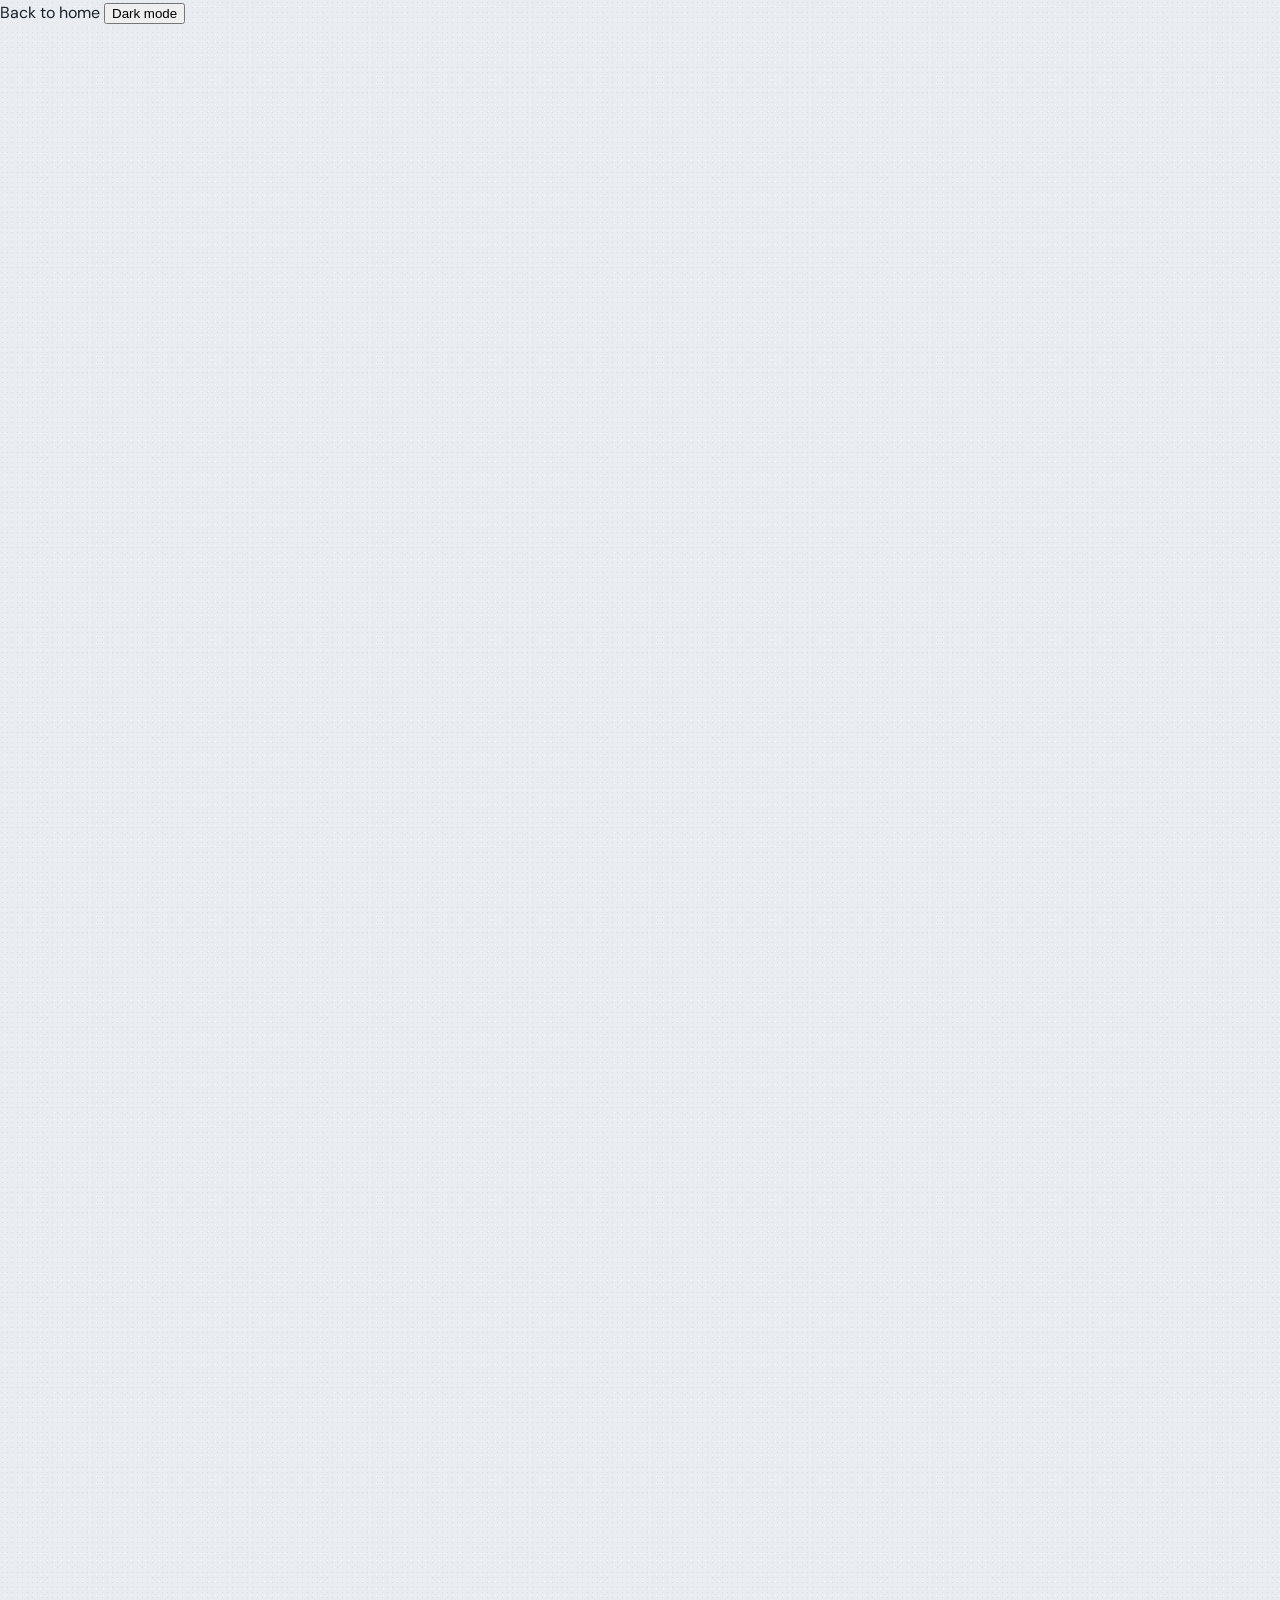
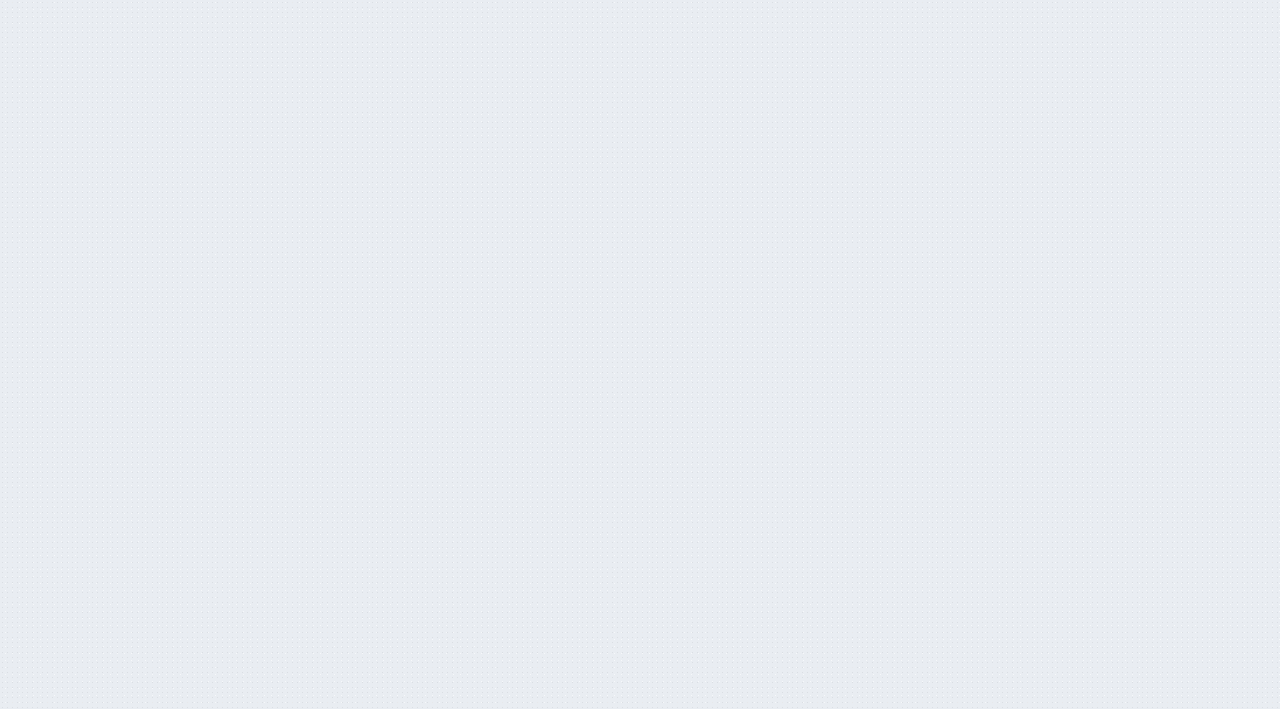
==== travel.html @ c2e057ad "Add files via upload" ====
<!doctype html>
<html lang="en">
<head>
  <meta charset="UTF-8">
  <meta name="viewport" content="width=device-width,initial-scale=1">
  <title>Travelling | MD. HASIBUL HASAN</title>
  <meta name="description" content="Travel photographs and memories from MD. HASIBUL HASAN.">
  <meta name="theme-color" content="#e9edf2">
  <link rel="icon" href="favicon.png" type="image/png">
  <script>
    try { document.documentElement.dataset.theme = sessionStorage.getItem('travel-theme') === 'dark' ? 'dark' : 'light'; } catch (_) {}
  </script>
  <link href="https://fonts.googleapis.com/css2?family=Barlow+Condensed:wght@600;700;800&family=DM+Sans:wght@400;500;600;700&family=Manrope:wght@500;600;700;800&display=swap" rel="stylesheet">
  <link rel="stylesheet" href="assets/portfolio.css">
  <link rel="stylesheet" href="assets/theme.css">
  <link rel="stylesheet" href="assets/refinements.css">
  <link rel="stylesheet" href="assets/polish.css">
  <link rel="stylesheet" href="assets/travel-slider.css">
  <script src="assets/travel-gallery.js" defer></script>
</head>
<body class="travel-gallery-page">
  <!-- GALLERY NAVIGATION -->
  <header class="gallery-header">
    <a class="gallery-back" href="index.html#travel">Back to home</a>
    <button id="galleryTheme" class="journey-play" type="button" aria-pressed="false">Dark mode</button>
  </header>
  <main>
    <!-- TRAVEL GALLERY — ORIGINAL DESTINATIONS AND IMAGE PATHS -->
<section class="section" id="travel">
        <header class="heading reveal">
          <h2>Places that <em>stayed with me.</em></h2>
        </header>
        <div class="travel">
          <article class="card travel-card reveal">
            <h3>Cox’s Bazar</h3>
            <div class="travel-photos">
              <figure class="photo-slot" aria-label="Cox’s Bazar photo 1">
                <img src="images/travel/coxs-bazar-1.webp" alt="Cox’s Bazar photo 1" loading="lazy">
              </figure>
              <figure class="photo-slot" aria-label="Cox’s Bazar photo 2">
                <img src="images/travel/coxs-bazar-2.webp" alt="Cox’s Bazar photo 2" loading="lazy">
              </figure>
            </div>
            <p>Sea, horizon & perspective</p>
          </article>
          <article class="card travel-card reveal">
            <h3>Sylhet</h3>
            <div class="travel-photos">
              <figure class="photo-slot" aria-label="Sylhet photo 1">
                <img src="images/travel/sylhet-1.webp" alt="Sylhet photo 1" loading="lazy">
              </figure>
              <figure class="photo-slot" aria-label="Sylhet photo 2">
                <img src="images/travel/sylhet-2.webp" alt="Sylhet photo 2" loading="lazy">
              </figure>
            </div>
            <p>Tea gardens & green hills</p>
          </article>
          <article class="card travel-card reveal">
            <h3>Sreemangal</h3>
            <div class="travel-photos">
              <figure class="photo-slot" aria-label="Sreemangal photo 1">
                <img src="images/travel/sreemangal-1.webp" alt="Sreemangal photo 1" loading="lazy">
              </figure>
              <figure class="photo-slot" aria-label="Sreemangal photo 2">
                <img src="images/travel/sreemangal-2.webp" alt="Sreemangal photo 2" loading="lazy">
              </figure>
            </div>
            <p>Quiet trails & layered tea</p>
          </article>
          <article class="card travel-card reveal">
            <h3>Chandpur</h3>
            <div class="travel-photos">
              <figure class="photo-slot" aria-label="Chandpur photo 1">
                <img src="images/travel/chandpur-1.webp" alt="Chandpur photo 1" loading="lazy">
              </figure>
              <figure class="photo-slot" aria-label="Chandpur photo 2">
                <img src="images/travel/chandpur-2.webp" alt="Chandpur photo 2" loading="lazy">
              </figure>
            </div>
            <p>Where rivers meet & memories stay</p>
          </article>
          <article class="card travel-card reveal">
            <h3>Sonargaon</h3>
            <div class="travel-photos">
              <figure class="photo-slot" aria-label="Sonargaon photo 1">
                <img src="images/travel/sonargaon-1.webp" alt="Sonargaon photo 1" loading="lazy">
              </figure>
              <figure class="photo-slot" aria-label="Sonargaon photo 2">
                <img src="images/travel/sonargaon-2.webp" alt="Sonargaon photo 2" loading="lazy">
              </figure>
            </div>
            <p>History & architecture</p>
          </article>
          <article class="card travel-card reveal">
            <h3>Rajshahi</h3>
            <div class="travel-photos">
              <figure class="photo-slot" aria-label="Rajshahi photo 1">
                <img src="images/travel/rajshahi-1.webp" alt="Rajshahi photo 1" loading="lazy">
              </figure>
              <figure class="photo-slot" aria-label="Rajshahi photo 2">
                <img src="images/travel/rajshahi-2.webp" alt="Rajshahi photo 2" loading="lazy">
              </figure>
            </div>
            <p>Silk, heritage & museums</p>
          </article>
          <article class="card travel-card reveal">
            <h3>Khulna</h3>
            <div class="travel-photos">
              <figure class="photo-slot" aria-label="Khulna photo 1">
                <!-- Add your photo at the src path below. -->
                <img src="images/travel/khulna-1.webp" alt="Khulna photo 1" loading="lazy" onerror="this.hidden=true; this.nextElementSibling.hidden=false;">
                <span hidden>Photo coming soon</span>
              </figure>
              <figure class="photo-slot" aria-label="Khulna photo 2">
                <!-- Add your photo at the src path below. -->
                <img src="images/travel/khulna-2.webp" alt="Khulna photo 2" loading="lazy" onerror="this.hidden=true; this.nextElementSibling.hidden=false;">
                <span hidden>Photo coming soon</span>
              </figure>
            </div>
            <p>River paths & southern stories</p>
          </article>
          <article class="card travel-card reveal">
            <h3>Cumilla</h3>
            <div class="travel-photos">
              <figure class="photo-slot" aria-label="Cumilla photo 1">
                <!-- Add your photo at the src path below. -->
                <img src="images/travel/cumilla-1.webp" alt="Cumilla photo 1" loading="lazy" onerror="this.hidden=true; this.nextElementSibling.hidden=false;">
                <span hidden>Photo coming soon</span>
              </figure>
              <figure class="photo-slot" aria-label="Cumilla photo 2">
                <!-- Add your photo at the src path below. -->
                <img src="images/travel/cumilla-2.webp" alt="Cumilla photo 2" loading="lazy" onerror="this.hidden=true; this.nextElementSibling.hidden=false;">
                <span hidden>Photo coming soon</span>
              </figure>
            </div>
            <p>Ancient heritage & familiar streets</p>
          </article>
        </div>
      </section>
  </main>
</body>
</html>
---- assets/portfolio.css ----
:root{--bg:#e9edf2;--ink:#18202a;--muted:#697482;--blue:#F16913;--line:#cbd2da;--shadow:12px 12px 28px #c2c9d1,-12px -12px 28px #fff;--sm:6px 6px 14px #c2c9d1,-6px -6px 14px #fff;--in:inset 4px 4px 9px #c5ccd4,inset -4px -4px 9px #fff}
*{box-sizing:border-box}html{scroll-behavior:smooth;scroll-padding-top:105px}body{margin:0;background:var(--bg);color:var(--ink);font:16px/1.65 "DM Sans",sans-serif;overflow-x:hidden}a{color:inherit;text-decoration:none}h1,h2,h3,p{margin-top:0}::selection{background:var(--blue);color:#fff}
.nav-shell{position:fixed;z-index:30;top:18px;left:50%;transform:translateX(-50%);width:min(1180px,calc(100% - 36px));height:64px;padding:8px 10px 8px 20px;border:1px solid #ffffffb8;border-radius:22px;background:#e9edf2dc;box-shadow:8px 8px 20px #acb5bf88,-8px -8px 20px #fff;backdrop-filter:blur(18px);display:flex;align-items:center;justify-content:space-between}.logo{font:800 1.45rem Manrope}.logo span,.heading>span,.business>div>span,.contact>span{color:var(--blue)}.nav-shell nav{display:flex;gap:32px}.nav-shell nav a{font-weight:700;font-size:.87rem;color:#596572}.nav-shell nav a:hover,.nav-shell nav a.active{color:var(--blue)}.pill,.button{display:inline-flex;align-items:center;justify-content:center;min-height:48px;padding:0 20px;border-radius:15px;font-weight:800}.pill,.dark{color:#fff;background:linear-gradient(145deg,#3174fa,#1e53c6);box-shadow:var(--sm),inset 1px 1px 2px #ffffff55}.button:not(.dark){box-shadow:var(--sm);border:1px solid #ffffffaa}.button:active,.pill:active{transform:translateY(2px);box-shadow:var(--in)}#menu,.mobile{display:none}
.section{width:min(1180px,calc(100% - 40px));margin:auto;padding:110px 0}.hero{min-height:100vh;padding-top:125px;display:grid;grid-template-columns:1fr .88fr;gap:70px;align-items:center}.eyebrow{display:flex;align-items:center;gap:10px;text-transform:uppercase;font-size:.75rem;letter-spacing:.15em;font-weight:800;color:var(--muted)}.eyebrow i{width:9px;height:9px;border-radius:50%;background:#38a66a;box-shadow:0 0 0 5px #38a66a1f}.hero h1,.heading h2,.business h2,.contact h2{font-family:Manrope;line-height:.98;letter-spacing:-.055em}.hero h1{font-size:clamp(4rem,8vw,7.7rem);margin:24px 0 28px}.hero h1 em,.business h2 em,.contact h2 em{font-style:normal;color:var(--blue)}.hero-copy>p{max-width:570px;color:var(--muted);font-size:1.1rem}.actions{display:flex;gap:14px;margin:32px 0}.socials{display:flex;gap:24px;flex-wrap:wrap;color:#63707d;font-size:.84rem;font-weight:800}.portrait-panel{height:min(650px,70vh);min-height:520px;position:relative;overflow:hidden;border:1px solid #fff;border-radius:42px;background:linear-gradient(145deg,#f4f7fa,#d8dde3);box-shadow:18px 18px 40px #bdc5ce,-18px -18px 40px #fff}.portrait-panel:after{content:"";position:absolute;inset:15px;border-radius:30px;box-shadow:var(--in)}.stamp{position:absolute;top:16%;left:50%;transform:translateX(-50%) rotate(-90deg);font:800 clamp(5rem,9vw,8rem) Manrope;color:#18202a0e}.halo{position:absolute;left:50%;top:18%;width:62%;aspect-ratio:1;transform:translateX(-50%);border-radius:50%;background:#dfe5eb;box-shadow:var(--in)}.portrait-panel img{position:absolute;z-index:2;bottom:0;left:50%;transform:translateX(-50%);width:93%;height:94%;object-fit:contain;object-position:center bottom}.floor-shadow{position:absolute;z-index:1;bottom:5%;left:20%;width:65%;height:7%;border-radius:50%;background:#141b233a;filter:blur(16px)}.label{display:flex;justify-content:space-between;margin:12px 0;color:var(--muted);font-size:.7rem;text-transform:uppercase;letter-spacing:.12em;font-weight:800}.label b{color:#31865a}
.heading{display:grid;grid-template-columns:1fr 2.1fr;align-items:start;margin-bottom:50px}.heading>span,.business>div>span,.contact>span{font-size:.75rem;text-transform:uppercase;letter-spacing:.16em;font-weight:800}.heading h2{font-size:clamp(2.8rem,5vw,5.1rem);margin:0}.card{border:1px solid #ffffffc7;background:linear-gradient(145deg,#f1f4f8,#dce1e7);box-shadow:var(--shadow);border-radius:30px}.about-grid{display:grid;grid-template-columns:1.15fr .85fr;gap:28px}.copy{padding:42px}.copy p{color:var(--muted)}.copy .lead{font:600 1.5rem/1.42 Manrope;color:var(--ink)}.stats{display:grid;grid-template-columns:1fr 1fr;gap:22px}.stats .card{padding:25px;min-height:145px;display:flex;flex-direction:column;justify-content:center}.stats strong{font:800 3rem Manrope;letter-spacing:-.07em}.stats span{color:var(--muted)}
.timeline{display:grid;gap:18px}.row{display:grid;grid-template-columns:70px 1fr auto;align-items:center;gap:24px;padding:22px 28px;border:1px solid #ffffffbd;border-radius:24px;box-shadow:var(--sm)}.row i{display:grid;place-items:center;width:48px;height:48px;border-radius:15px;box-shadow:var(--in);font-style:normal;font-size:.76rem;font-weight:800;color:var(--blue)}small,.feature small,.award small{color:var(--blue);text-transform:uppercase;letter-spacing:.1em;font-size:.7rem;font-weight:800}.row h3{font:700 1.16rem Manrope;margin:3px 0}.row p{margin:0;color:var(--muted)}.row>b{font-size:.78rem;color:var(--muted)}.grid{display:grid;grid-template-columns:repeat(3,1fr);gap:24px}.feature{padding:30px;min-height:245px}.feature h3{font:700 1.5rem Manrope;margin:35px 0 12px}.feature p{color:var(--muted);margin:0}.awards,.travel{border-top:1px solid var(--line)}.award{display:grid;grid-template-columns:150px 1fr auto;align-items:center;gap:25px;padding:30px 10px;border-bottom:1px solid var(--line)}.award strong{font:800 2rem Manrope;color:var(--blue)}.award h3{font:700 1.45rem Manrope;margin:5px 0}.award>i{display:grid;place-items:center;width:50px;height:50px;border-radius:50%;box-shadow:var(--sm);font-style:normal}
.projects{display:grid;grid-template-columns:1fr 1fr;gap:28px}.project{min-height:500px;border:1px solid #ffffffcc;border-radius:36px;padding:38px;display:flex;flex-direction:column;justify-content:space-between;background:linear-gradient(145deg,#f2f5f8,#d8dee4);box-shadow:var(--shadow)}.project.dark{background:linear-gradient(145deg,#27313d,#131a22);color:#f5f7fa}.project-top{display:flex;justify-content:space-between;font-size:.78rem;font-weight:800}.project-top i{font:normal 5rem/1 Manrope;color:var(--blue)}.project h3{font:800 clamp(2.2rem,4vw,3.8rem) Manrope;letter-spacing:-.06em;margin:22px 0 12px}.project p{color:var(--muted)}.dark p{color:#9aa5b2}.tags{display:flex;gap:8px;flex-wrap:wrap}.tags b{padding:7px 11px;border-radius:9px;font-size:.68rem;text-transform:uppercase;letter-spacing:.06em;box-shadow:var(--in)}.dark .tags b{box-shadow:inset 2px 2px 5px #0008,inset -2px -2px 5px #ffffff18}.skills .card{padding:32px}.skills .card>span{color:var(--blue);font-size:.72rem;text-transform:uppercase;letter-spacing:.12em;font-weight:800}.skills h3{font:650 1.18rem/1.8 Manrope;margin:22px 0 0}
.business{display:grid;grid-template-columns:1fr 1fr;gap:80px;padding:68px;border-radius:40px;background:linear-gradient(145deg,#303a46,#171e26);box-shadow:18px 18px 40px #bcc3cb,-18px -18px 40px #fff;color:#f4f7fa}.business h2{font-size:clamp(4rem,8vw,7rem);margin:25px 0 0}.business>div:last-child{align-self:end}.business p{font-size:1.08rem;color:#aeb8c3}.business .tags b{box-shadow:inset 2px 2px 5px #0008,inset -2px -2px 5px #ffffff18}.travel-row{display:grid;grid-template-columns:80px 1fr 1fr;padding:22px 10px;align-items:center;border-bottom:1px solid var(--line)}.travel-row span{color:var(--blue);font-weight:800}.travel-row h3{font:700 1.45rem Manrope;margin:0}.travel-row p{margin:0;color:var(--muted)}.contact{padding:75px;text-align:center;border:1px solid #ffffffcc;border-radius:40px;box-shadow:var(--shadow)}.contact h2{font-size:clamp(3.3rem,7vw,6.7rem);margin:25px auto 45px}.contact>div{display:flex;justify-content:center;gap:15px;flex-wrap:wrap}.contact a{padding:14px 20px;border-radius:14px;box-shadow:var(--sm);font-weight:800}footer{width:min(1180px,calc(100% - 40px));margin:auto;padding:30px 0 45px;border-top:1px solid var(--line);display:grid;grid-template-columns:1fr 1fr 1fr;align-items:center;color:var(--muted);font-size:.8rem}footer p{margin:0;text-align:center}footer p:last-child{text-align:right}.reveal{opacity:0;transform:translateY(22px);transition:.7s ease}.reveal.visible{opacity:1;transform:none}
@media(max-width:900px){.nav-shell nav{display:none}#menu{display:grid;place-items:center;width:46px;height:46px;border:0;border-radius:14px;box-shadow:var(--sm);background:var(--bg);font-size:1.2rem}.mobile{position:fixed;z-index:29;display:grid;top:92px;left:18px;right:18px;max-height:70vh;overflow:auto;padding:16px;border-radius:22px;background:#e9edf2f7;box-shadow:var(--shadow);opacity:0;visibility:hidden;transform:translateY(-12px);transition:.25s}.mobile.open{opacity:1;visibility:visible;transform:none}.mobile a{padding:11px 12px;font-weight:800}.hero{grid-template-columns:1fr;gap:60px}.heading{grid-template-columns:1fr;gap:18px}.about-grid,.business{grid-template-columns:1fr}.grid{grid-template-columns:1fr 1fr}.business{gap:40px}}
@media(max-width:620px){html{scroll-padding-top:85px}body{padding-bottom:82px}.section{width:calc(100% - 28px);padding:76px 0}.nav-shell{top:10px;width:calc(100% - 20px);height:58px;border-radius:19px;padding:6px 8px 6px 17px}.nav-shell .pill,#menu{display:none}.mobile{display:flex;z-index:40;top:auto;bottom:10px;left:10px;right:10px;height:66px;padding:6px;overflow:visible;align-items:center;justify-content:space-around;border:1px solid #ffffffcc;border-radius:22px;opacity:1;visibility:visible;transform:none;background:#e9edf2f2;box-shadow:8px 8px 22px #aeb6bf,-8px -8px 22px #fff}.mobile a{display:none}.mobile a[href="#about"],.mobile a[href="#experience"],.mobile a[href="#projects"],.mobile a[href="#travel"],.mobile a[href="#contact"]{display:flex;position:relative;width:50px;height:50px;padding:0;align-items:flex-end;justify-content:center;border-radius:16px;font-size:0;color:var(--muted)}.mobile a:before{position:absolute;top:5px;font-size:1.12rem;line-height:1}.mobile a:after{font-size:.57rem;font-weight:800;margin-bottom:4px}.mobile a[href="#about"]:before{content:"◉"}.mobile a[href="#about"]:after{content:"About"}.mobile a[href="#experience"]:before{content:"▣"}.mobile a[href="#experience"]:after{content:"Work"}.mobile a[href="#projects"]:before{content:"◇"}.mobile a[href="#projects"]:after{content:"Projects"}.mobile a[href="#travel"]:before{content:"⌖"}.mobile a[href="#travel"]:after{content:"Travel"}.mobile a[href="#contact"]:before{content:"↗"}.mobile a[href="#contact"]:after{content:"Contact"}.mobile a.active{color:var(--blue);box-shadow:var(--in)}.hero{min-height:auto;padding-top:95px;gap:28px;display:flex;flex-direction:column}.hero-copy{display:contents}.eyebrow{order:1;align-self:flex-start}.hero h1{order:2;font-size:clamp(3.25rem,16vw,4.7rem);margin:14px 0 4px;align-self:flex-start}.hero-copy>p{order:4;font-size:1rem;margin:0}.portrait{order:3;width:100%}.portrait-panel{height:58vh;min-height:430px;border-radius:30px}.portrait-panel:after{inset:10px;border-radius:22px}.label{font-size:.59rem}.label b{display:none}.actions{order:5;width:100%;display:grid;grid-template-columns:1.2fr .8fr;margin:20px 0 0;gap:10px}.button{padding:0 12px;min-height:52px;font-size:.87rem}.socials{order:6;width:100%;justify-content:space-between;gap:8px;font-size:.73rem}.heading{margin-bottom:32px}.heading h2{font-size:2.65rem}.about-grid,.projects,.grid,.skills{grid-template-columns:1fr}.copy{padding:27px}.copy .lead{font-size:1.26rem}.stats{grid-template-columns:1fr 1fr;gap:13px}.stats .card{min-height:118px;padding:19px;border-radius:22px}.stats strong{font-size:2.3rem}.stats span{font-size:.8rem}.row{grid-template-columns:50px 1fr;padding:18px 14px;gap:11px}.row i{width:42px;height:42px}.row>b{grid-column:2}.feature{min-height:0;padding:25px}.feature h3{margin:25px 0 9px}.award{grid-template-columns:76px 1fr;gap:12px;padding:24px 4px}.award strong{font-size:1.2rem}.award>i{display:none}.award h3{font-size:1.15rem}.project{min-height:420px;padding:26px;border-radius:28px}.project h3{font-size:2.45rem}.business,.contact{padding:36px 23px;border-radius:28px}.business h2{font-size:3.5rem}.travel-row{grid-template-columns:40px 1fr;padding:19px 4px}.travel-row p{grid-column:2}.contact h2{font-size:3rem}.contact>div{flex-direction:column}.contact a{font-size:.85rem}.contact{margin-bottom:20px}footer{grid-template-columns:1fr;gap:8px;text-align:center;padding-bottom:25px}footer p:last-child{text-align:center}footer .logo{margin:auto}}
@media(prefers-reduced-motion:reduce){html{scroll-behavior:auto}.reveal{opacity:1;transform:none;transition:none}}
---- assets/theme.css ----
.pill,.button.dark{background:#F16913;color:#18202a}
.theme-switch{width:46px;height:46px;flex-shrink:0;border:1px solid var(--line);border-radius:15px;background:var(--bg);color:var(--ink);box-shadow:var(--sm);font-size:24px;cursor:pointer;margin-left:12px}
.theme-switch:active,.socials a:active{box-shadow:var(--in)}
a:focus-visible,button:focus-visible{outline:3px solid #F16913;outline-offset:5px}
.socials{justify-content:flex-start;gap:18px}
.socials a{display:grid;place-items:center;width:50px;height:50px;border-radius:16px;box-shadow:var(--sm);color:var(--ink)}
.socials svg{width:23px;height:23px}
.portrait-panel{height:auto;min-height:0;aspect-ratio:3/4;padding:0;box-shadow:var(--shadow)}
.portrait-panel img{position:static;display:block;width:100%;height:auto;transform:none;object-fit:contain}
.portrait-panel:after{display:none}
html[data-theme="dark"]{color-scheme:dark;--bg:#20242a;--ink:#f1f3f5;--muted:#b0b8c2;--line:#3b424c;--shadow:12px 12px 28px #13161a,-12px -12px 28px #2d323a;--sm:6px 6px 14px #13161a,-6px -6px 14px #2d323a;--in:inset 4px 4px 9px #13161a,inset -4px -4px 9px #2d323a}
[data-theme="dark"] .nav-shell,[data-theme="dark"] .mobile{background:#20242af2;border-color:var(--line);box-shadow:var(--sm)}
[data-theme="dark"] .card,[data-theme="dark"] .project,[data-theme="dark"] .contact{background:linear-gradient(145deg,#292e36,#1b1f24);border-color:var(--line);box-shadow:var(--shadow)}
[data-theme="dark"] .row,[data-theme="dark"] .button,[data-theme="dark"] .portrait-panel{border-color:var(--line)}
[data-theme="dark"] .nav-shell nav a,[data-theme="dark"] .socials{color:var(--muted)}
[data-theme="dark"] .business{box-shadow:var(--shadow)}
[data-theme="dark"] .label b{color:#b0b8c2}
[data-theme="dark"] #menu{color:var(--ink)}
@media(max-width:620px){.theme-switch{margin-left:auto}.portrait-panel{height:auto;min-height:0}.socials{justify-content:flex-start}.socials a{width:50px;height:50px}}
.hero{min-height:100svh;padding-top:105px;padding-bottom:30px;gap:40px}
.hero .portrait{width:min(100%,calc((100svh - 140px)*.75));justify-self:center}
.hero h1{font-size:clamp(3rem,6.6vw,6.5rem)}
.button{font-family:inherit;font-size:1rem;cursor:pointer;border:0}
#resumeDialog{max-width:min(90vw,460px);padding:30px;border-radius:24px;border:1px solid var(--line);background:var(--bg);color:var(--ink)}
#resumeDialog::backdrop{background:#0009;backdrop-filter:blur(5px)}
@media(min-width:621px) and (max-width:900px){.hero{grid-template-columns:1.1fr .9fr}.hero h1{font-size:clamp(2.8rem,6vw,4rem)}}
@media(max-width:620px){
 .hero{min-height:100svh;padding-top:80px;padding-bottom:90px;gap:10px;justify-content:center}
 .hero h1{font-size:clamp(2rem,8.5vw,2.8rem);margin:0;line-height:1.02}
 .hero .eyebrow{font-size:.75rem;letter-spacing:.04em}
 .hero .portrait{width:auto;max-width:100%;height:clamp(110px,calc(100svh - 460px),340px);aspect-ratio:3/4;align-self:center}
 .hero .portrait-panel{height:100%;width:100%;border-radius:20px}
 .hero .portrait-panel img{height:100%;width:100%;object-fit:contain}
 .hero-copy>p{font-size:1rem;line-height:1.35;margin:0}
 .hero .actions{margin:0;gap:10px}
 .hero .button{min-height:44px}
 .hero .socials{gap:14px}
 .hero .socials a{width:44px;height:44px;border-radius:13px}
}
---- assets/refinements.css ----
.hero h1{font-size:clamp(1.5rem,3.4vw,3.15rem);letter-spacing:-.045em;white-space:nowrap;margin:0 0 16px}
.hero .eyebrow{margin-bottom:20px}.hero-copy>p{margin-top:0}
.heading{display:block}.heading h2,.contact h2{font-size:clamp(1.1rem,3.5vw,3.25rem);line-height:1.2;letter-spacing:-.045em;white-space:nowrap}
.nav-shell{gap:14px}.nav-shell .pill{min-height:40px;padding:0 16px;font-size:.875rem;margin-left:auto}.nav-shell nav{margin-left:auto}.theme-switch{margin-left:0}
.project{min-height:0;gap:24px;padding:28px}.project h3{font-size:clamp(1.1rem,2.2vw,1.8rem);letter-spacing:-.035em;white-space:nowrap;margin:0 0 14px}.project .tags{margin-bottom:18px}
.photo-slot{margin:0;aspect-ratio:16/10;border:1px dashed var(--line);border-radius:18px;display:grid;place-items:center;overflow:hidden;background:var(--bg);box-shadow:var(--in);color:var(--muted);font-size:.875rem;text-align:center}
.photo-slot img{display:block;width:100%;height:100%;object-fit:cover}.photo-slot:has(img){border-style:solid}.photo-slot:has(img)>span{display:none}
.business .photo-slot{margin-bottom:24px;max-height:240px;background:#232b35;color:#bac3cc;box-shadow:inset 4px 4px 10px #10161d,inset -4px -4px 10px #34404e}
.travel{display:grid;grid-template-columns:repeat(2,minmax(0,1fr));gap:26px;border:0}.travel-card{padding:26px}.travel-card h3{font:700 1.5rem Manrope;margin:0 0 20px}.travel-photos{display:grid;grid-template-columns:1fr 1fr;gap:14px}.travel-photos .photo-slot{aspect-ratio:4/5}.travel-card p{color:var(--muted);margin:18px 0 0}
.contact-form{max-width:760px;margin:36px auto 0;text-align:left}.form-pair{display:grid;grid-template-columns:1fr 1fr;gap:20px}.contact-form label{display:grid;gap:8px;margin-bottom:18px;font-weight:600}.contact-form input,.contact-form textarea{width:100%;min-width:0;border:1px solid var(--line);border-radius:14px;padding:15px;font:400 1rem/1.5 "DM Sans",sans-serif;color:var(--ink);background:var(--bg);box-shadow:var(--in)}.contact-form textarea{resize:vertical}.contact-form input:focus,.contact-form textarea:focus{outline:2px solid #F16913;outline-offset:3px}.form-note,#contactStatus{font-size:.875rem;color:var(--muted);margin:14px 0 0}
@media(hover:hover) and (pointer:fine){.card,.row,.project,.business,.contact,.portrait-panel{transition:transform .25s ease,box-shadow .25s ease}.card:hover,.row:hover,.project:hover,.business:hover,.contact:hover,.portrait-panel:hover{transform:translateY(-6px)}}
@media(max-width:620px){.hero h1{order:1;font-size:clamp(1.3rem,6vw,2.2rem);margin:0}.hero .eyebrow{order:2;margin:0;font-size:.75rem}.nav-shell .pill{display:none}.theme-switch{margin-left:auto}.heading h2,.contact h2{font-size:clamp(1rem,4.6vw,1.8rem);white-space:normal;text-wrap:balance}.travel{grid-template-columns:1fr}.travel-card{padding:20px}.project h3{font-size:clamp(1rem,5vw,1.6rem)}.project{padding:22px}.contact{padding:30px 18px}.form-pair{grid-template-columns:1fr;gap:0}.mobile a[href="#contact"]:before{content:"✉"}}
@media(prefers-reduced-motion:reduce){.card:hover,.row:hover,.project:hover,.business:hover,.contact:hover,.portrait-panel:hover{transform:none;transition:none}}
.hero,.section,footer{position:relative}
body{background-image:radial-gradient(circle,rgba(20,20,20,.065) .55px,transparent .75px),radial-gradient(circle,rgba(255,255,255,.6) .5px,transparent .8px);background-size:5px 5px,7px 7px;background-position:0 0,2px 3px}
html[data-theme="dark"] body{background-image:radial-gradient(circle,rgba(255,255,255,.06) .55px,transparent .8px),radial-gradient(circle,rgba(0,0,0,.18) .6px,transparent .85px)}
---- assets/polish.css ----
:root{--font-display:"Barlow Condensed","Arial Narrow",sans-serif}
.hero h1{font-family:var(--font-display);font-weight:800;font-size:clamp(2.6rem,5.2vw,4.7rem);letter-spacing:-.025em;line-height:1;white-space:nowrap}
.heading h2,.business h2,.contact h2{font-family:var(--font-display);font-weight:700;letter-spacing:-.015em;font-size:clamp(2rem,4vw,3.6rem);line-height:1.1}
.heading h2 em,.contact h2 em,.business h2 em{font-style:normal;color:#F16913}
.business h2{font-size:clamp(4rem,8vw,7rem)}
.nav-shell nav{gap:3px;min-width:0}.nav-shell nav a{padding:9px 9px;border-radius:11px;font-size:.8rem;white-space:nowrap;transition:box-shadow .2s,color .2s}.nav-shell nav a.active{box-shadow:var(--in);color:var(--blue)}.nav-shell .pill.active{box-shadow:var(--in);background:var(--bg);color:var(--blue)}.nav-shell{gap:10px}
#education .row>b{color:#F16913;background:none;border:0;border-radius:0;padding:0;box-shadow:none}
[data-theme="dark"] #education .row>b{background:none;color:#F16913}
.project.dark,.business{color:var(--ink);background:linear-gradient(145deg,#f2f5f8,#d8dee4);border:1px solid var(--line);box-shadow:var(--shadow)}
.project.dark p,.business p{color:var(--muted)}.project.dark .tags b,.business .tags b{box-shadow:var(--in)}
.business .photo-slot{background:var(--bg);color:var(--muted);box-shadow:var(--in)}
[data-theme="dark"] .project.dark,[data-theme="dark"] .business{background:linear-gradient(145deg,#292e36,#1b1f24)}
.awards{border:0;display:grid;grid-template-columns:repeat(3,minmax(0,1fr));gap:24px}.award{display:flex;flex-direction:column;align-items:flex-start;justify-content:flex-start;padding:28px;gap:18px;border:1px solid var(--line)}.award strong{font-family:var(--font-display);font-size:3rem}.award h3{font-size:1.2rem}
.actions .button,.socials a{transition:transform .23s ease,box-shadow .23s ease}.hero .portrait-panel img{transition:transform .4s ease;transform-origin:center}
@media(hover:hover) and (pointer:fine){.actions .button:hover,.socials a:hover{transform:translateY(-5px)}.hero .portrait-panel:hover{transform:none}.hero .portrait-panel:hover img{transform:scale(1.035)}}
#contact{min-height:calc(100svh - 130px);padding:90px 0 20px;display:flex;align-items:center}.contact{width:100%;padding:30px 45px}.contact h2{margin:0 0 22px}.contact-form{margin:22px auto 0}.contact-form label{margin-bottom:12px;gap:5px}.contact-form input,.contact-form textarea{padding:10px 13px}.contact-form textarea{height:110px;min-height:80px}.contact-form .form-note{margin-top:10px}.contact>div a{padding:9px 15px}.contact #contactStatus:empty{display:none}footer{padding:16px 0 22px}
@media(min-width:901px) and (max-width:1100px){.nav-shell nav a{padding:8px 5px;font-size:.75rem}.nav-shell{gap:6px}.nav-shell .pill{padding:0 11px}}
@media(max-width:900px){.awards{grid-template-columns:1fr}.hero h1{font-size:clamp(2.4rem,5.1vw,3.4rem)}}
@media(max-width:620px){
 .hero{gap:10px;padding-top:82px;padding-bottom:90px}
 .hero .portrait{order:0;height:clamp(150px,calc(100svh - 410px),360px)}
 .hero h1{order:1;font-size:clamp(2rem,9vw,3.2rem);align-self:center;text-align:center}
 .hero .eyebrow{order:2;align-self:center;text-align:center}
 .hero-copy>p{order:3;text-align:center;max-width:36ch}
 .hero .actions{order:4;grid-template-columns:1fr 1fr}
 .hero .actions .button{width:100%;font-size:.875rem;padding:0 9px}
 .hero .socials{order:5;justify-content:center}
 .heading h2{font-size:clamp(1.65rem,6.6vw,2.5rem);white-space:normal}
 .business h2{font-size:4rem}
 #contact{min-height:calc(100svh - 90px);padding:82px 0 14px}
 .contact{padding:23px 18px}.contact h2{font-size:clamp(1.6rem,6.8vw,2.4rem);margin-bottom:16px}
 .contact>div{gap:9px}.contact>div a{padding:8px;font-size:.8rem}
 .contact-form{margin-top:17px}.contact-form label{font-size:.875rem;margin-bottom:10px}
 .contact-form input{padding:9px 12px}.contact-form textarea{height:90px}
 .contact-form .button{min-height:44px}.form-note{font-size:.75rem;line-height:1.4}
}
@media(prefers-reduced-motion:reduce){.actions .button:hover,.socials a:hover,.hero .portrait-panel:hover img{transform:none}.hero .portrait-panel img{transition:none}}
@media(max-width:620px){
 .hero{min-height:0;padding-top:88px;padding-bottom:38px;gap:18px}
 .hero .portrait{width:100%;max-width:440px;height:auto;aspect-ratio:3/4}
 .hero .portrait-panel{height:auto;aspect-ratio:3/4}
 .hero .portrait-panel img{height:auto;width:100%}
 .mobile{transition:opacity .3s ease,transform .3s ease}
 .mobile.scroll-hidden:not(:focus-within){opacity:0;transform:translateY(18px);pointer-events:none}
}
.hero h1{color:#F16913}
.skill-level{margin-top:24px}.skill-level>div:first-child{display:flex;justify-content:space-between;gap:12px;font-size:.875rem}.skill-level b{color:#F16913}.skill-track{height:9px;overflow:hidden;border-radius:12px;box-shadow:var(--in);margin-top:10px}.skill-track>span{display:block;width:var(--level);height:100%;background:#F16913;border-radius:inherit;transform:scaleX(0);transform-origin:left;transition:transform 1.1s ease}.skills .visible .skill-track>span{transform:scaleX(1)}.contact-invite{margin:22px 0 0;color:var(--muted)}
@media(prefers-reduced-motion:reduce){.skill-track>span{transition:none;transform:none}}
#sentDialog{max-width:min(90vw,440px);padding:32px;border-radius:24px;border:1px solid var(--line);background:var(--bg);color:var(--ink)}#sentDialog::backdrop{background:#0009;backdrop-filter:blur(5px)}#sentTitle{color:#F16913}.button:disabled{opacity:.65;cursor:wait}
.hero h1{color:var(--ink)}.hero h1 .name-dot{color:#F16913}
.nav-shell nav{position:relative;isolation:isolate}
.nav-highlight{position:absolute;left:0;top:0;border-radius:12px;box-shadow:var(--in);pointer-events:none;z-index:-1;transition:transform .4s cubic-bezier(.22,1,.36,1),width .4s ease,height .4s ease,opacity .2s ease;opacity:0}
.nav-shell nav a.active,.mobile a.active{box-shadow:none}
@media(max-width:620px){
 .mobile{isolation:isolate}
 .mobile a,.mobile a[href]{display:flex;width:52px;height:50px;flex-direction:column;align-items:center;justify-content:center;gap:4px;padding:0;font-size:.75rem;line-height:1}
 .mobile a:before,.mobile a:after{display:none!important}
 .mobile a svg{width:21px;height:21px}.mobile a span{font-size:.75rem;font-weight:600}
 .hero{padding-top:84px;gap:12px}
 .hero .portrait{width:auto;height:clamp(150px,calc(100svh - 270px),430px);max-width:100%;aspect-ratio:3/4}
 .hero .portrait-panel,.hero .portrait-panel img{height:100%;width:100%;object-fit:contain}
 .hero h1{font-size:clamp(1.7rem,8.4vw,3rem)}
 .hero .eyebrow{font-size:.75rem;line-height:1.4}
 .section:not(.hero){padding-top:54px;padding-bottom:24px}
 .heading{margin-bottom:22px}
 .card,.row,.project,.business,.contact{border-radius:19px}
 .card,.feature,.copy,.skills .card,.travel-card,.award{padding:19px}
 .grid,.projects,.about-grid,.awards,.travel{gap:17px}
 .feature h3{margin:16px 0 8px;font-size:1.2rem}.feature p,.copy p,.project p,.travel-card p{line-height:1.5}
 .stats{gap:12px}.stats .card{min-height:94px;padding:15px}.stats strong{font-size:2rem}
 .row{gap:10px;padding:15px}.row h3{font-size:1rem}.row p{font-size:.875rem}
 .project{padding:19px;gap:18px}.project .photo-slot{aspect-ratio:16/9}.project h3{margin-bottom:11px}
 .tags{gap:6px}.tags b{font-size:.75rem;padding:6px 9px}
 .award{gap:10px}.award strong{font-size:2.3rem}
 .skill-level{margin-top:18px}
 .business{padding:24px;gap:22px}.business h2{font-size:3.2rem}
 .travel-card h3{font-size:1.25rem;margin-bottom:14px}.travel-photos{gap:10px}.travel-photos .photo-slot{aspect-ratio:1}
 .photo-slot{font-size:.75rem;border-radius:12px}
 .contact{padding:22px 17px}
}
@media(prefers-reduced-motion:reduce){.nav-highlight{transition:none}}
@media(max-width:620px){
 .mobile{height:56px;padding:5px;border-radius:18px}
 .mobile a,.mobile a[href]{height:44px;gap:3px}
 .mobile a svg{width:18px;height:18px}
 .section,footer{width:calc(100% - 44px)}
 .section:not(.hero){padding-top:46px;padding-bottom:22px}
 .heading{margin-bottom:20px}.heading h2{font-size:clamp(1.55rem,6.2vw,2.15rem)}
 .card,.feature,.copy,.skills .card,.travel-card,.award{padding:17px}
 .grid,.projects,.about-grid,.awards,.travel{gap:14px}
 .project{padding:17px;gap:15px}
 .business{padding:20px;gap:20px}
 .copy .lead{font-size:1.12rem;line-height:1.5}
 .stats .card{min-height:86px;padding:13px}.stats strong{font-size:1.8rem}
 .skill-level{margin-top:16px}
 #experience .grid{gap:13px}
 #experience .feature{padding:19px 18px;min-height:0;background:var(--bg);box-shadow:3px 3px 9px #c5ccd4,-3px -3px 9px #fff;border:1px solid rgba(255,255,255,.55);border-radius:16px}
 #experience .feature small{display:block;font-size:.75rem;line-height:1.45;letter-spacing:.055em}
 #experience .feature h3{font-size:1.08rem;line-height:1.3;margin:9px 0 8px}
 #experience .feature p{font-size:1rem;line-height:1.5;margin:0;color:var(--muted)}
 [data-theme="dark"] #experience .feature{background:var(--bg);border-color:#343a43;box-shadow:3px 3px 9px #16191e,-3px -3px 9px #2a3038}
 .hero h1{font-size:clamp(1.65rem,8vw,2.8rem)}
 .hero .portrait{max-width:100%;height:min(430px,calc(100svh - 260px),calc((100vw - 44px)*1.3333));min-height:0}
 .contact{padding:20px 16px}
}
#resumeDialog{width:min(760px,calc(100vw - 28px));max-width:760px;max-height:90svh;padding:0;overflow:hidden}
#resumeDialog[open]{display:flex;flex-direction:column}
.resume-header{display:flex;align-items:center;justify-content:space-between;padding:12px 20px;flex-shrink:0}.resume-header h2{margin:0;font-size:1.3rem}
.resume-close{width:44px;height:44px;border:0;background:none;color:#888;font-size:30px;cursor:pointer}
.resume-preview{overflow:auto;min-height:0;background:#fff}.resume-preview img{display:block;width:100%;height:auto}
.resume-footer{padding:15px;text-align:center;flex-shrink:0}.resume-download{background:#F16913;color:#18202a}
@media(max-width:620px){.hero h1{margin-top:16px}.hero .portrait{height:min(414px,calc(100svh - 282px),calc((100vw - 44px)*1.3333))}}


/* HOME PORTRAIT — ONE IMAGE, ROUNDED LOWER FRAME */
.hero .portrait {
  position: relative;
  top: -16px;
  width: min(100%, 360px);
  max-width: 360px;
  height: auto;
  min-height: 0;
  aspect-ratio: 1085 / 1450;
  justify-self: center;
  align-self: center;
  background: transparent;
  border: 0;
  outline: 0;
  box-shadow: none;
  overflow: visible;
}

.hero .single-popout {
  position: relative;
  width: 100%;
  height: auto;
  aspect-ratio: 1085 / 1450;
  background: transparent;
  border: 0;
  border-radius: 0;
  outline: 0;
  box-shadow: none;
  overflow: visible;
  transition: transform .35s ease;
}

/* No duplicate photo or decorative outline. */
.hero .portrait::before,
.hero .portrait::after,
.hero .single-popout::before,
.hero .single-popout::after {
  content: none;
  display: none;
}

/* The mask only shapes the outside edges; it never splits the neck. */
.hero .single-popout > img {
  position: static;
  display: block;
  width: 100%;
  max-width: 100%;
  height: auto;
  margin: 0;
  object-fit: contain;
  border: 0;
  border-radius: 0;
  outline: 0;
  box-shadow: none;
  clip-path: none;
  transform: none;
  -webkit-mask-image: url("data:image/svg+xml,%3Csvg%20xmlns%3D%22http%3A%2F%2Fwww.w3.org%2F2000%2Fsvg%22%20viewBox%3D%220%200%201085%201450%22%20preserveAspectRatio%3D%22none%22%3E%3Crect%20x%3D%220%22%20y%3D%22471%22%20width%3D%221085%22%20height%3D%22979%22%20rx%3D%2272%22%20fill%3D%22white%22%2F%3E%3Crect%20x%3D%2272%22%20y%3D%220%22%20width%3D%22941%22%20height%3D%22600%22%20fill%3D%22white%22%2F%3E%3C%2Fsvg%3E");
  mask-image: url("data:image/svg+xml,%3Csvg%20xmlns%3D%22http%3A%2F%2Fwww.w3.org%2F2000%2Fsvg%22%20viewBox%3D%220%200%201085%201450%22%20preserveAspectRatio%3D%22none%22%3E%3Crect%20x%3D%220%22%20y%3D%22471%22%20width%3D%221085%22%20height%3D%22979%22%20rx%3D%2272%22%20fill%3D%22white%22%2F%3E%3Crect%20x%3D%2272%22%20y%3D%220%22%20width%3D%22941%22%20height%3D%22600%22%20fill%3D%22white%22%2F%3E%3C%2Fsvg%3E");
  -webkit-mask-size: 100% 100%;
  mask-size: 100% 100%;
  -webkit-mask-repeat: no-repeat;
  mask-repeat: no-repeat;
}

@media (hover: hover) and (pointer: fine) {
  .hero .single-popout:hover { transform: scale(1.025); }
}

@media (max-width: 620px) {
  .hero .portrait {
    top: -8px;
    width: min(100%, 280px, max(180px, calc((100svh - 290px) * .748276)));
    max-width: 280px;
    height: auto;
  }
}

@media (prefers-reduced-motion: reduce) {
  .hero .single-popout { transition: none; }
  .hero .single-popout:hover { transform: none; }
}


/* PC ONLY — portrait size and position */
@media (min-width: 1024px) {
  .hero .portrait {
    width: min(100%, 430px);
    max-width: 430px;
    height: auto;
    aspect-ratio: 1085 / 1450;
    position: relative;
    top: -40px;
    left: -18px;
    justify-self: center;
    align-self: center;
  }

  .hero .single-popout {
    width: 100%;
    height: auto;
  }

  .hero .single-popout > img {
    width: 100%;
    height: auto;
    display: block;
  }
}


/* Keep the website's selected theme */
:root:not([data-theme="dark"]) {
  color-scheme: only light;
}

:root[data-theme="dark"] {
  color-scheme: only dark;
}


/* LARGE DESKTOP — responsive content sizing */
@media (min-width: 1441px) {
  :root {
    --desktop-width: clamp(1180px, 82vw, 2100px);
  }

  /* Scale rem-based text gradually */
  html {
    font-size: clamp(16px, 1.1111vw, 24px);
    scroll-padding-top: 140px;
  }

  body {
    font-size: 1rem;
  }

  /* Main content, navigation and footer */
  .section,
  .nav-shell,
  body > footer {
    width: var(--desktop-width);
    max-width: calc(100% - 64px);
  }

  .section {
    padding-block: clamp(110px, 7.64vw, 180px);
  }

  /* Desktop navigation */
  .nav-shell {
    top: clamp(18px, 1.25vw, 30px);
    height: clamp(64px, 4.45vw, 96px);
    padding: 0.5rem 0.75rem 0.5rem 1.25rem;
    gap: 0.75rem;
    border-radius: 1.4rem;
  }

  .nav-shell nav {
    gap: 0.2rem;
  }

  .nav-shell nav a {
    padding: 0.55rem;
    font-size: 0.8rem;
  }

  .nav-shell .pill,
  .actions .button {
    min-height: 3rem;
    padding-inline: 1.25rem;
    font-size: 1rem;
    border-radius: 0.95rem;
  }

  .nav-shell .theme-switch {
    width: 3rem;
    height: 3rem;
    flex: 0 0 3rem;
    font-size: 1.25rem;
    border-radius: 0.95rem;
  }

  /* Homepage layout */
  .hero.section {
    height: auto;
    min-height: 100svh;
    padding-top: clamp(125px, 8.7vw, 200px);
    padding-bottom: clamp(70px, 5vw, 120px);
    grid-template-columns: minmax(0, 1.1fr) minmax(0, 0.9fr);
    gap: clamp(70px, 5vw, 128px);
    align-items: center;
  }

  .hero-copy {
    min-width: 0;
  }

  .hero h1 {
    font-size: clamp(75px, 4.7vw, 120px);
    margin: 1.5rem 0 1.75rem;
  }

  .hero .eyebrow {
    font-size: 0.8rem;
  }

  .hero-copy > p {
    max-width: 36rem;
    font-size: 1.1rem;
    line-height: 1.65;
  }

  .hero .actions {
    gap: 0.9rem;
    margin-block: 2rem;
  }

  .hero .socials {
    gap: 1.1rem;
  }

  .hero .socials a {
    display: inline-flex;
    align-items: center;
    justify-content: center;
    width: 3rem;
    height: 3rem;
    border-radius: 0.9rem;
  }

  .hero .socials a svg {
    width: 1.3rem;
    height: 1.3rem;
  }

  /* Portrait grows with width, but respects screen height */
  .hero .portrait {
    width: min(
      100%,
      clamp(430px, 30vw, 760px),
      max(360px, calc((100svh - 230px) * 0.748276))
    );
    max-width: none;
    height: auto;
    min-height: 0;
    aspect-ratio: 1085 / 1450;
    top: -2rem;
    left: -1rem;
  }

  .hero .single-popout,
  .hero .single-popout > img {
    width: 100%;
    height: auto;
  }

  /* Section spacing and cards */
  .heading {
    margin-bottom: 3rem;
  }

  .grid,
  .projects,
  .about-grid,
  .awards {
    gap: 1.75rem;
  }

  .copy {
    padding: 2.6rem;
  }

  .feature,
  .award,
  .skills .card {
    padding: 1.9rem;
  }

  .row {
    padding: 1.4rem 1.75rem;
    gap: 1.5rem;
    grid-template-columns: 4.4rem minmax(0, 1fr) auto;
  }

  .row i {
    width: 3rem;
    height: 3rem;
  }

  .project {
    padding: 2.4rem;
    min-height: 31rem;
  }

  .stats .card {
    padding: 1.6rem;
    min-height: 9rem;
  }

  .tags {
    gap: 0.5rem;
  }

  .tags b {
    padding: 0.45rem 0.7rem;
  }

  .business {
    padding: 4rem;
    gap: 4rem;
  }

  .travel-card {
    padding: 1.75rem;
  }

  /* Contact form */
  .contact {
    padding: 2rem 3rem;
  }

  .contact-form input,
  .contact-form textarea,
  .contact-form .button {
    font-size: 1rem;
  }

  .contact-form input,
  .contact-form textarea {
    padding: 0.65rem 0.85rem;
  }

  .contact-form textarea {
    height: 7rem;
  }

  .contact > div a {
    padding: 0.6rem 1rem;
  }
}
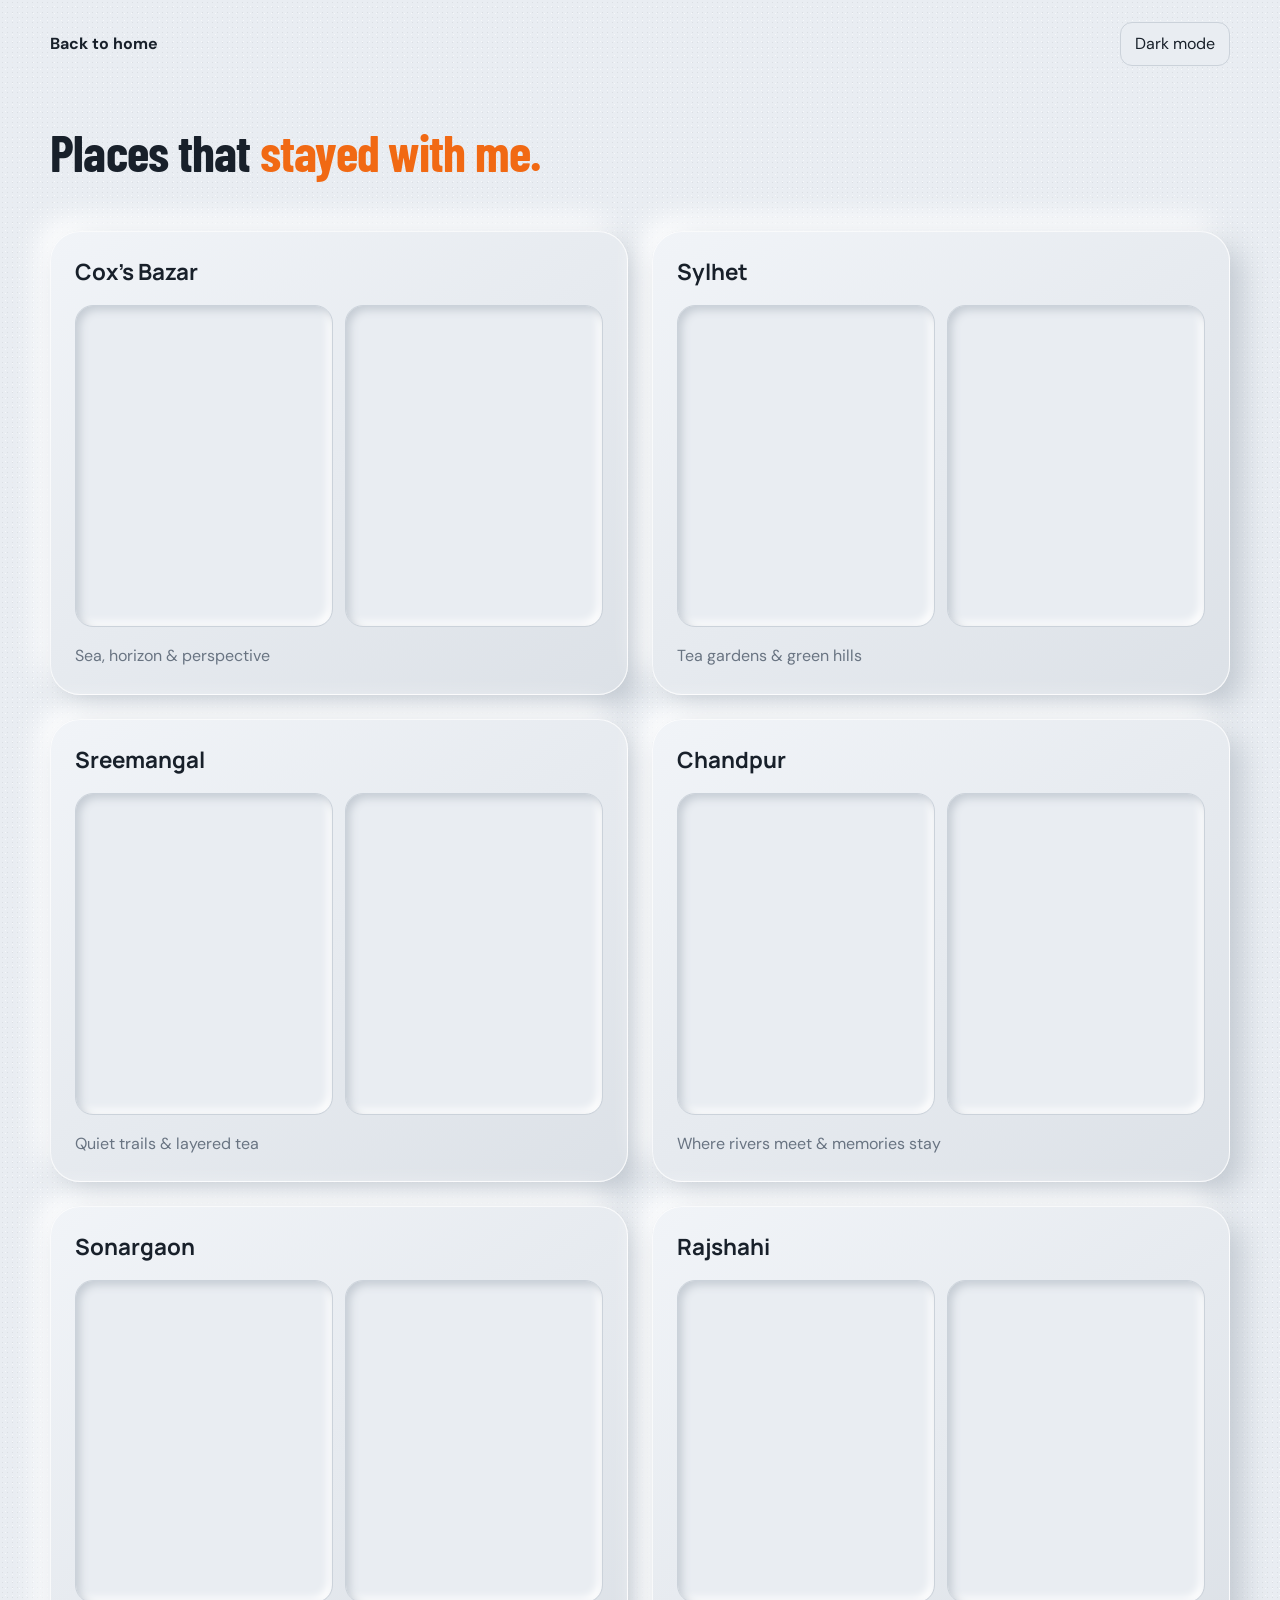
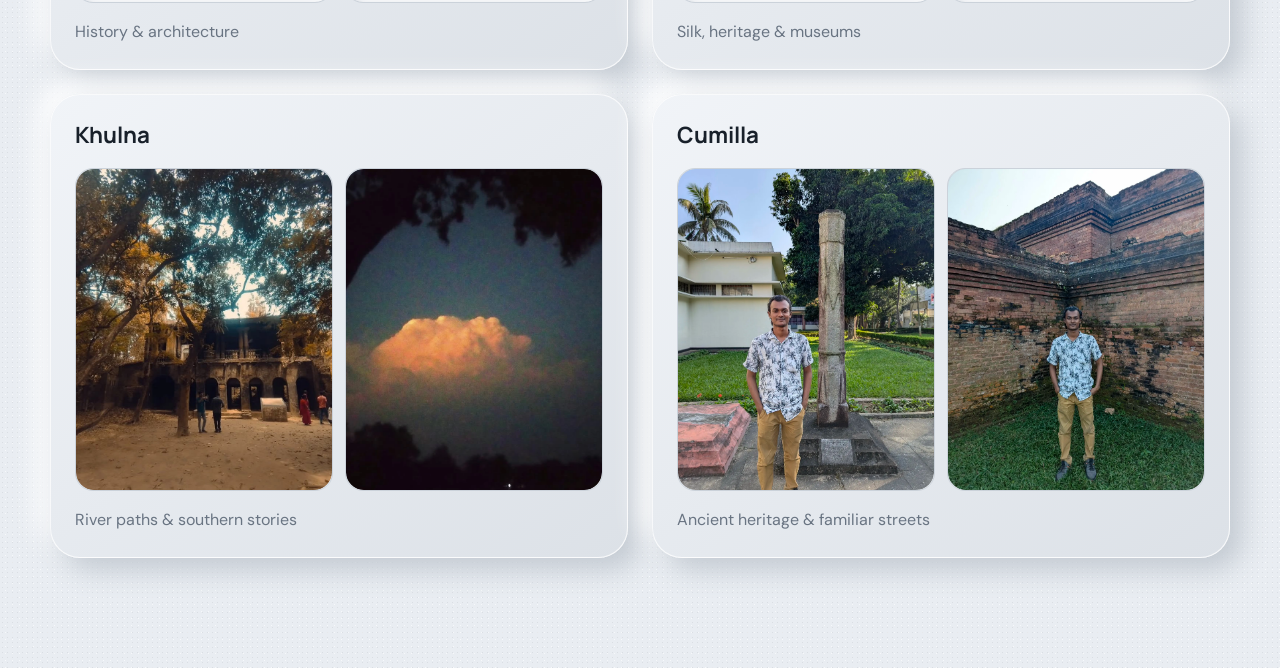
==== commit 3e8a89ab: "Update travel.html" ====
--- a/travel.html
+++ b/travel.html
@@ -15,7 +15,7 @@
   <link rel="stylesheet" href="assets/theme.css">
   <link rel="stylesheet" href="assets/refinements.css">
   <link rel="stylesheet" href="assets/polish.css">
-  <link rel="stylesheet" href="assets/travel-slider.css">
+  <link rel="stylesheet" href="assets/travel-slider.css?v=6">
   <script src="assets/travel-gallery.js" defer></script>
 </head>
 <body class="travel-gallery-page">
--- a/assets/travel-slider.css
+++ b/assets/travel-slider.css
@@ -0,0 +1,237 @@
+/* Travel only: existing homepage and mobile rules remain independent. */
+.journey-source[hidden] { display: none !important; }
+.journey-shell { display:grid; grid-template-columns:minmax(0,.85fr) minmax(0,1.15fr); gap:clamp(24px,4vw,80px); padding:clamp(24px,4vw,68px); border:1px solid var(--line,#cbd2da); border-radius:36px; background:linear-gradient(145deg,#f2f5f8,#d8dee4); box-shadow:var(--shadow); color:var(--ink,#18202a); }
+[data-theme="dark"] .journey-shell { background:linear-gradient(145deg,#292e36,#1b1f24); }
+.journey-copy { display:flex; flex-direction:column; align-items:flex-start; justify-content:center; min-width:0; }
+.journey-caption { min-height:10rem; }
+.journey-caption h3 { font-family:var(--font-display,"Barlow Condensed",sans-serif); font-size:clamp(2.3rem,4vw,4.5rem); line-height:1.05; margin:0 0 18px; color:var(--ink); }
+.journey-caption p { color:var(--muted); font-size:1.05rem; line-height:1.6; margin:0; }
+.journey-all { display:inline-flex; align-items:center; justify-content:center; margin-top:36px; min-height:48px; padding:10px 25px; border-radius:14px; background:#F16913; color:#18202a; font:800 1rem/1.4 "DM Sans",sans-serif; box-shadow:var(--sm); transition:transform .2s; text-decoration:none; }
+.journey-media { min-width:0; }
+.journey-viewport { overflow:hidden; border-radius:24px; touch-action:pan-y pinch-zoom; cursor:grab; }
+.journey-viewport:active { cursor:grabbing; }
+.journey-track { display:flex; gap:14px; position:relative; transition:transform .65s cubic-bezier(.22,1,.36,1); }
+.journey-slide { flex:0 0 94%; min-width:0; aspect-ratio:4/5; margin:0; border-radius:24px; overflow:hidden; background:var(--bg,#e9edf2); display:grid; place-items:center; }
+.journey-slide img { display:block; width:100%; height:100%; object-fit:cover; user-select:none; }
+.journey-slide img[hidden] { display:none; }
+.journey-slide span { color:var(--muted); padding:24px; }
+.journey-controls { display:flex; align-items:center; justify-content:space-between; gap:16px; margin-top:16px; font-size:.85rem; color:var(--muted); }
+.journey-play { min-height:44px; min-width:66px; padding:8px 14px; border:1px solid var(--line); border-radius:12px; background:var(--bg); color:var(--ink); font:inherit; cursor:pointer; }
+.journey-shell :focus-visible,.travel-gallery-page :focus-visible { outline:2px solid #F16913; outline-offset:4px; }
+@media(hover:hover) { .journey-all:hover { transform:translateY(-3px); } }
+@media(max-width:700px) {
+ .journey-shell { grid-template-columns:1fr; padding:18px; gap:22px; border-radius:22px; }
+ .journey-media { grid-row:1; }
+ .journey-slide { aspect-ratio:4/3; border-radius:16px; }
+ .journey-viewport { border-radius:16px; }
+ .journey-caption { min-height:0; }
+ .journey-caption h3 { font-size:2.25rem; margin-bottom:10px; }
+ .journey-caption p { font-size:.95rem; }
+ .journey-all { margin-top:22px; min-height:44px; font-size:.9rem; }
+}
+/* Separate gallery: scoped rules, same two-photo destination cards. */
+.travel-gallery-page { padding-bottom:0; }
+.travel-gallery-page .gallery-header { width:min(1180px,calc(100% - 44px)); margin:auto; display:flex; justify-content:space-between; align-items:center; gap:16px; padding:22px 0; }
+.travel-gallery-page .gallery-back { font-weight:700; }
+.travel-gallery-page #travel { padding-top:36px; }
+.travel-gallery-page .reveal { opacity:1; transform:none; }
+.travel-gallery-page .heading { display:block; }
+.travel-gallery-page .travel { display:grid; grid-template-columns:repeat(2,minmax(0,1fr)); gap:24px; border:0; }
+.travel-gallery-page .travel-card { padding:24px; }
+.travel-gallery-page .travel-card h3 { font-size:1.4rem; margin-bottom:18px; }
+.travel-gallery-page .travel-photos { display:grid; grid-template-columns:1fr 1fr; gap:12px; }
+.travel-gallery-page .photo-slot { margin:0; width:100%; height:auto; aspect-ratio:4/5; overflow:hidden; border-radius:16px; display:grid; place-items:center; background:var(--bg); }
+.travel-gallery-page .photo-slot img { position:static; display:block; width:100%; height:100%; object-fit:cover; transform:none; }
+.travel-gallery-page .photo-slot img[hidden] { display:none; }
+.travel-gallery-page .travel-card p { color:var(--muted); margin:16px 0 0; }
+@media(max-width:700px) { .travel-gallery-page .travel { grid-template-columns:1fr; gap:18px; } .travel-gallery-page .travel-card { padding:18px; } }
+@media(prefers-reduced-motion:reduce) { .journey-track,.journey-all { transition:none; } }
+
+
+/* Homepage travel: compact layout with room for navigation */
+body:not(.travel-gallery-page) #travel {
+  padding-top: 28px;
+  padding-bottom: 28px;
+}
+
+body:not(.travel-gallery-page) #travel .heading {
+  margin-bottom: 20px;
+}
+
+body:not(.travel-gallery-page) #travel .heading h2 {
+  font-size: clamp(1.8rem, 3vw, 3rem);
+  line-height: 1.1;
+}
+
+#travel .journey-shell {
+  padding: clamp(20px, 2.5vw, 40px);
+  gap: clamp(24px, 3vw, 48px);
+  align-items: stretch;
+}
+
+#travel .journey-copy {
+  justify-content: center;
+}
+
+#travel .journey-caption {
+  min-height: 0;
+}
+
+#travel .journey-caption h3 {
+  font-size: clamp(2rem, 3.5vw, 3.8rem);
+  margin-bottom: 12px;
+}
+
+#travel .journey-caption p {
+  font-size: 1rem;
+}
+
+#travel .journey-all {
+  margin-top: 24px;
+}
+
+#travel .journey-slide {
+  /* Override the tall 4:5 photo frame */
+  aspect-ratio: auto;
+  height: clamp(180px, calc(100svh - 350px), 480px);
+}
+
+#travel .journey-controls {
+  margin-top: 10px;
+}
+
+/* Mobile: photo, text and button in one compact box */
+@media (max-width: 700px) {
+  body:not(.travel-gallery-page) #travel {
+    padding-top: 16px;
+    padding-bottom: 16px;
+  }
+
+  body:not(.travel-gallery-page) #travel .heading {
+    margin-bottom: 14px;
+  }
+
+  body:not(.travel-gallery-page) #travel .heading h2 {
+    font-size: clamp(1.5rem, 6vw, 2rem);
+  }
+
+  #travel .journey-shell {
+    padding: 14px;
+    gap: 14px;
+    border-radius: 20px;
+  }
+
+  #travel .journey-slide {
+    height: clamp(120px, calc(100svh - 440px), 290px);
+    aspect-ratio: auto;
+  }
+
+  #travel .journey-controls {
+    margin-top: 6px;
+    font-size: 0.75rem;
+  }
+
+  #travel .journey-caption h3 {
+    font-size: 1.8rem;
+    margin-bottom: 6px;
+  }
+
+  #travel .journey-caption p {
+    font-size: 0.875rem;
+    line-height: 1.4;
+  }
+
+  #travel .journey-all {
+    margin-top: 12px;
+    min-height: 44px;
+    padding: 8px 20px;
+    font-size: 0.875rem;
+  }
+}
+
+
+
+/* Matching rounded frames for slider and gallery */
+#travel .journey-slide,
+.travel-gallery-page .photo-slot {
+  position: relative;
+  aspect-ratio: 4 / 5;
+  height: auto;
+  min-width: 0;
+  min-height: 0;
+  margin: 0;
+  padding: 0;
+  overflow: hidden;
+  border-radius: 18px;
+  background: var(--bg);
+}
+
+/* Images fill their frames */
+#travel .journey-slide img,
+.travel-gallery-page .photo-slot img {
+  position: absolute;
+  inset: 0;
+  display: block;
+  width: 100%;
+  height: 100%;
+  max-width: 100%;
+  max-height: 100%;
+  min-width: 0;
+  min-height: 0;
+  margin: 0;
+  padding: 0;
+  object-fit: cover;
+  object-position: center;
+  transform: none;
+  scale: none;
+  clip-path: none;
+  mask: none;
+  -webkit-mask: none;
+  border-radius: inherit;
+}
+
+#travel .journey-slide img[hidden],
+.travel-gallery-page .photo-slot img[hidden] {
+  display: none;
+}
+
+/* Keep homepage photo compact and proportional */
+#travel .journey-media {
+  width: min(
+    100%,
+    380px,
+    max(160px, calc((100svh - 330px) * 0.8))
+  );
+  min-width: 0;
+  justify-self: center;
+  align-self: center;
+}
+
+#travel .journey-viewport {
+  width: 100%;
+  overflow: hidden;
+  border-radius: 18px;
+}
+
+#travel .journey-slide {
+  flex: 0 0 100%;
+}
+
+#travel .journey-shell {
+  align-items: center;
+}
+
+/* Mobile */
+@media (max-width: 700px) {
+  #travel .journey-media {
+    width: min(
+      100%,
+      240px,
+      max(128px, calc((100svh - 420px) * 0.8))
+    );
+  }
+
+  #travel .journey-shell {
+    gap: 14px;
+  }
+}
